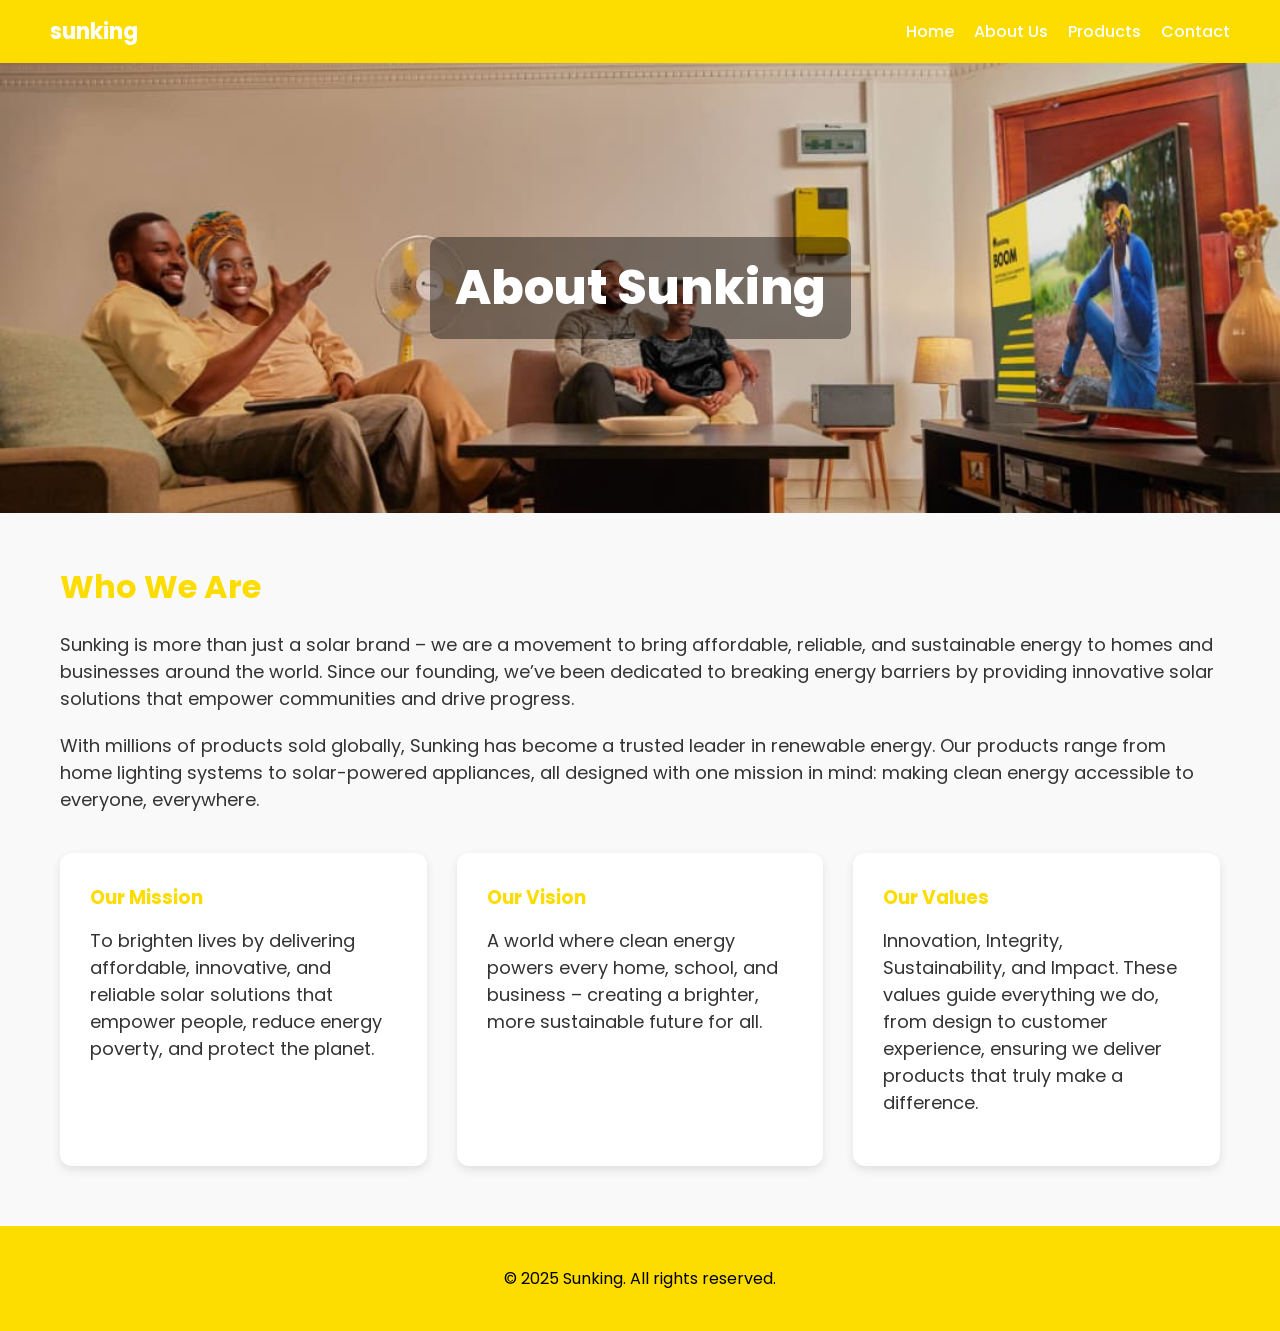
==== about us sunking.html @ c6b0d965 "Add files via upload" ====
<!DOCTYPE html>
<html lang="en">
<head>
  <meta charset="UTF-8">
  <meta name="viewport" content="width=device-width, initial-scale=1.0">
  <title>About Us | Sunking</title>
  <link href="https://fonts.googleapis.com/css2?family=Poppins:wght@400;600;800&display=swap" rel="stylesheet">
  <style>
    
    * {
      margin: 0;
      padding: 0;
      box-sizing: border-box;
    }
    
    body {
      font-family: 'Poppins', sans-serif;
      
      background-color: #f9f9f9;
      color: #333;
    }

    /* Navbar */
    .navbar {
      background:  #fddc00;
      display: flex;
      justify-content: space-between;
      align-items: center;
      padding: 15px 50px;
      top: 0;
      z-index: 1000;
    }

    .logo-text {
      font-size: 22px;
      font-weight: 700;
      color: white;
    }
    .navbar ul {
      list-style: none;
      display: flex;
    }
    .navbar ul li {
      margin-left: 20px;
    }
    .navbar ul li a {
      text-decoration: none;
      font-weight: 500;
      color: white;
      transition: color 0.3s;
    }
    .navbar ul li a:hover {
      color: #333;
    }

    /* Hero */
    .about-hero {
      height: 50vh;
      background: url('images/header\ img.jpeg') center/cover no-repeat;
      display: flex;
      align-items: center;
      justify-content: center;
      text-align: center;
      color: white;
      padding: 20px;
    }
    .about-hero h1 {
      font-size: 48px;
      font-weight: 800;
      background: rgba(0,0,0,0.4);
      padding: 15px 25px;
      border-radius: 10px;
    }

    /* About Content */
    .about-section {
      max-width: 1200px;
      margin: 50px auto;
      padding: 0 20px;
    }
    .about-section h2 {
      font-size: 32px;
      font-weight: 700;
      margin-bottom: 20px;
      color:  #fddc00;
    }
    .about-section p {
      margin-bottom: 20px;
      font-size: 18px;
    }

    /* Mission & Vision */
    .mission-vision {
      display: grid;
      grid-template-columns: repeat(auto-fit, minmax(280px, 1fr));
      gap: 30px;
      margin-top: 40px;
    }
    .mv-box {
      background: white;
      padding: 30px;
      border-radius: 12px;
      box-shadow: 0 4px 10px rgba(0,0,0,0.1);
      transition: transform 0.3s;
    }
    .mv-box:hover {
      transform: translateY(-5px);
    }
    .mv-box h3 {
      margin-bottom: 15px;
      color:  #fddc00;
    }

    /* Footer */
    footer {
      background: #fddc00;
      color: black;
      padding: 40px 20px;
      text-align: center;
      margin-top: 60px;
    }

    /* Responsive */
    @media (max-width: 768px) {
      .about-hero h1 {
        font-size: 32px;
      }
      .about-section h2 {
        font-size: 26px;
      }
      .about-section p {
        font-size: 16px;
      }
    }
  </style>
</head>
<body>

  <!-- Navbar -->
  <nav class="navbar">
      <div class="logo-text">sunking</div>
    <ul>
      <li><a href="sunking.html" target="_blank">Home</a></li>
      <li><a href="about us sunking.html" class="active">About Us</a></li>
      <li><a href="index.html#products">Products</a></li>
      <li><a href="index.html#contact">Contact</a></li>
    </ul>
  </nav>

  <!-- Hero Section -->
  <section class="about-hero">
    <h1>About Sunking</h1>
  </section>

  <!-- About Section -->
  <section class="about-section">
    <h2>Who We Are</h2>
    <p>
      Sunking is more than just a solar brand – we are a movement to bring affordable, reliable, and sustainable energy to homes and businesses around the world. Since our founding, we’ve been 
      dedicated to breaking energy barriers by providing innovative solar solutions that empower communities and drive progress.
    </p>
    <p>
      With millions of products sold globally, Sunking has become a trusted leader in renewable energy. Our products range from home lighting systems to solar-powered appliances, all designed 
      with one mission in mind: making clean energy accessible to everyone, everywhere.
    </p>

    <div class="mission-vision">
      <div class="mv-box">
        <h3>Our Mission</h3>
        <p>
          To brighten lives by delivering affordable, innovative, and reliable solar solutions that empower people, reduce energy poverty, and protect the planet.
        </p>
      </div>
      <div class="mv-box">
        <h3>Our Vision</h3>
        <p>
          A world where clean energy powers every home, school, and business – creating a brighter, more sustainable future for all.
        </p>
      </div>
      <div class="mv-box">
        <h3>Our Values</h3>
        <p>
          Innovation, Integrity, Sustainability, and Impact. These values guide everything we do, from design to customer experience, ensuring we deliver products that truly make a difference.
        </p>
      </div>
    </div>
  </section>

  <!-- Footer -->
  <footer>
    <p>&copy; 2025 Sunking. All rights reserved.</p>
  </footer>

</body>
</html>
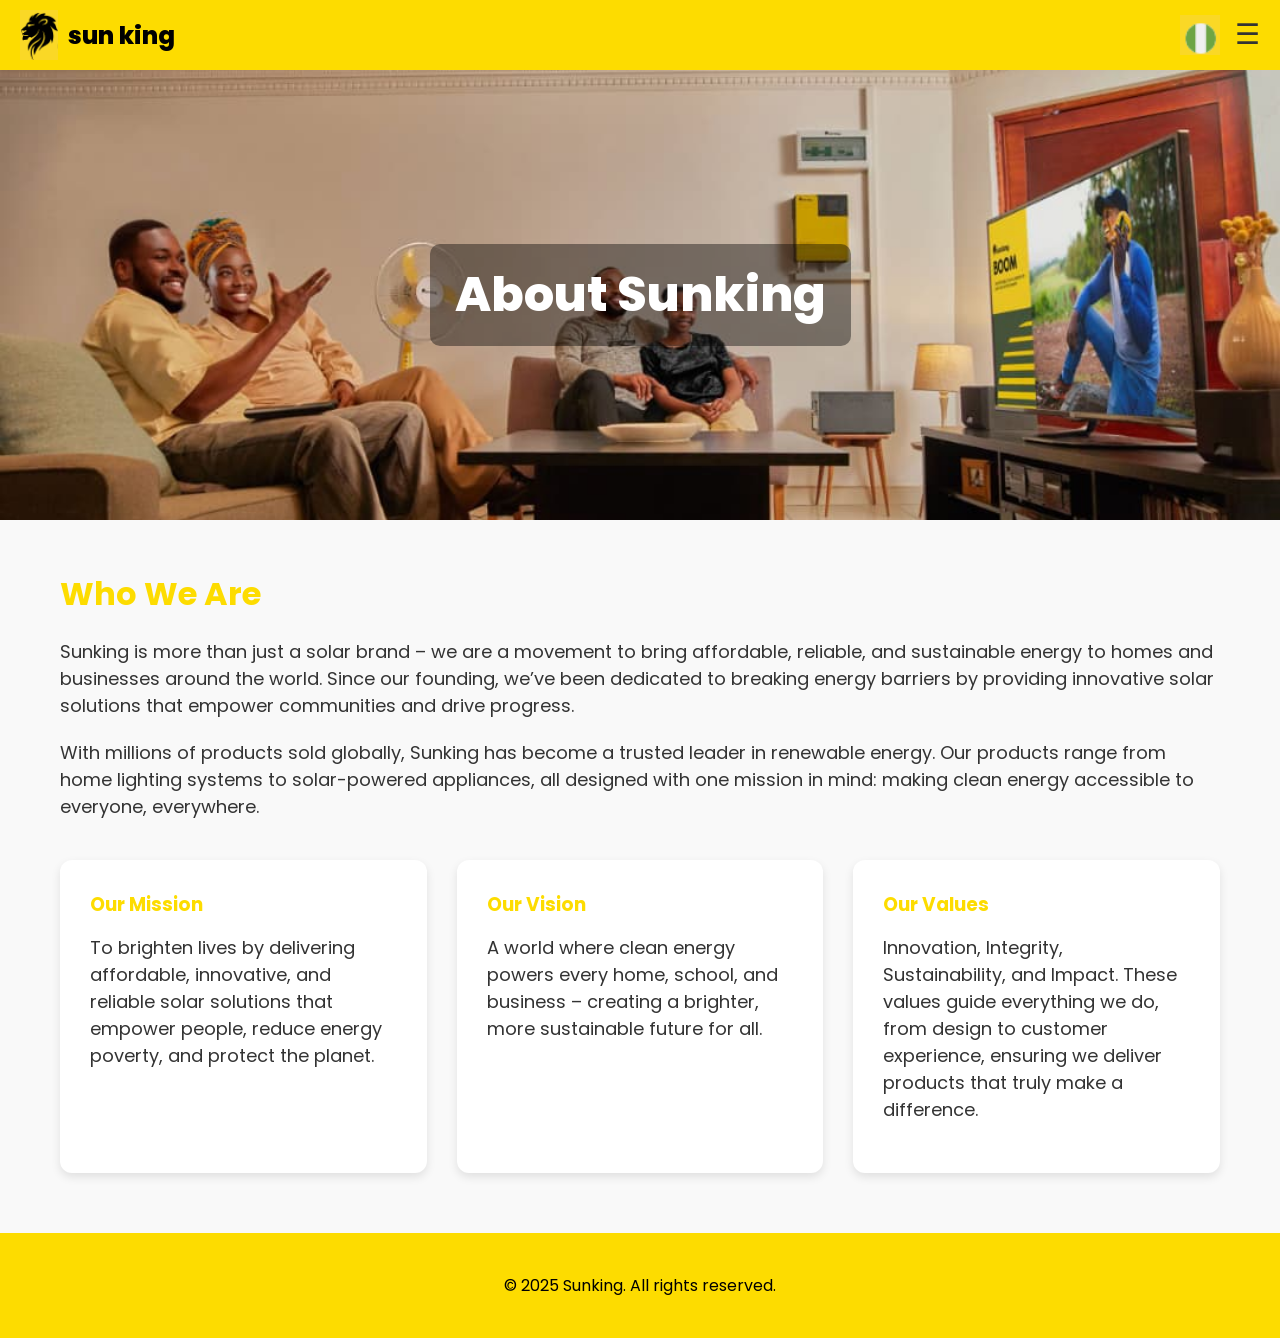
==== commit 95fc3b8c: "Update about us sunking.html" ====
--- a/about us sunking.html
+++ b/about us sunking.html
@@ -20,38 +20,84 @@
       color: #333;
     }
 
-    /* Navbar */
+    /* NAVBAR */
     .navbar {
-      background:  #fddc00;
+      background-color: #fddc00;
+      height: 70px;
+      width: 100%;
       display: flex;
       justify-content: space-between;
       align-items: center;
-      padding: 15px 50px;
+      padding: 0 20px;
+      position: sticky;
       top: 0;
       z-index: 1000;
     }
 
+    .logo-container {
+      display: flex;
+      align-items: center;
+    }
+
+    .logo-icon {
+      height: 50px;
+      width: auto;
+      margin-right: 10px;
+    }
+
     .logo-text {
-      font-size: 22px;
-      font-weight: 700;
-      color: white;
-    }
-    .navbar ul {
-      list-style: none;
-      display: flex;
-    }
-    .navbar ul li {
-      margin-left: 20px;
-    }
-    .navbar ul li a {
+      font-weight: 800;
+      font-size: 24px;
+      color: black;
+      text-transform: lowercase;
+    }
+
+    .nav-right {
+      display: flex;
+      align-items: center;
+    }
+
+    .flag-icon {
+      width: 40px;
+      height: 40px;
+      margin-right: 15px;
+    }
+
+    .hamburger {
+      font-size: 28px;
+      cursor: pointer;
+      user-select: none;
+    }
+
+    /* DROPDOWN MENU */
+    .dropdown-menu {
+      display: none;
+      flex-direction: column;
+      background-color: #fddc00;
+      position: absolute;
+      left: 0;
+      width: 100%;
+      padding: 20px;
+      z-index: 1000;
+    }
+
+    .dropdown-menu a,
+    .about-dropdown {
+      margin: 10px 0;
+      font-size: 16px;
+      color: black;
       text-decoration: none;
-      font-weight: 500;
-      color: white;
-      transition: color 0.3s;
-    }
-    .navbar ul li a:hover {
-      color: #333;
-    }
+      font-weight: 600;
+    }
+
+    .close-menu {
+      position: absolute;
+      top: 10px;
+      right: 20px;
+      font-size: 28px;
+      cursor: pointer;
+    }
+
 
     /* Hero */
     .about-hero {
@@ -136,16 +182,30 @@
 </head>
 <body>
 
-  <!-- Navbar -->
+  <!-- NAVBAR -->
   <nav class="navbar">
-      <div class="logo-text">sunking</div>
+    <div class="logo-container">
+      <img src="images/lion-icon.png.png" alt="Sun King Logo" class="logo-icon">
+      <span class="logo-text">sun king</span>
+    </div>
+    <div class="nav-right">
+      <img src="images/nigeria-flag.png" alt="Nigeria Flag" class="flag-icon">
+      <div class="hamburger" onclick="toggleMenu()">☰</div>
+    </div>
+  </nav>
+
+  <!-- DROPDOWN MENU -->
+  <div class="dropdown-menu" id="dropdownMenu">
     <ul>
-      <li><a href="sunking.html" target="_blank">Home</a></li>
-      <li><a href="about us sunking.html" class="active">About Us</a></li>
-      <li><a href="index.html#products">Products</a></li>
-      <li><a href="index.html#contact">Contact</a></li>
+  <li><a href="sunking.html">Home</a></li>
+  <li><a href="about us sunking.html">About Us</a></li> 
+  <li><a href="#products">Products</a></li>
+  <li><a href="#contact">Contact</a></li>
     </ul>
-  </nav>
+
+    <div class="close-menu" onclick="toggleMenu()">✕</div>
+  </div>
+
 
   <!-- Hero Section -->
   <section class="about-hero">
@@ -191,5 +251,13 @@
     <p>&copy; 2025 Sunking. All rights reserved.</p>
   </footer>
 
+  <script>
+    function toggleMenu() {
+      const menu = document.getElementById('dropdownMenu');
+      menu.style.display = (menu.style.display === 'flex') ? 'none' : 'flex';
+    }
+  </script>
+  
 </body>
 </html>
+
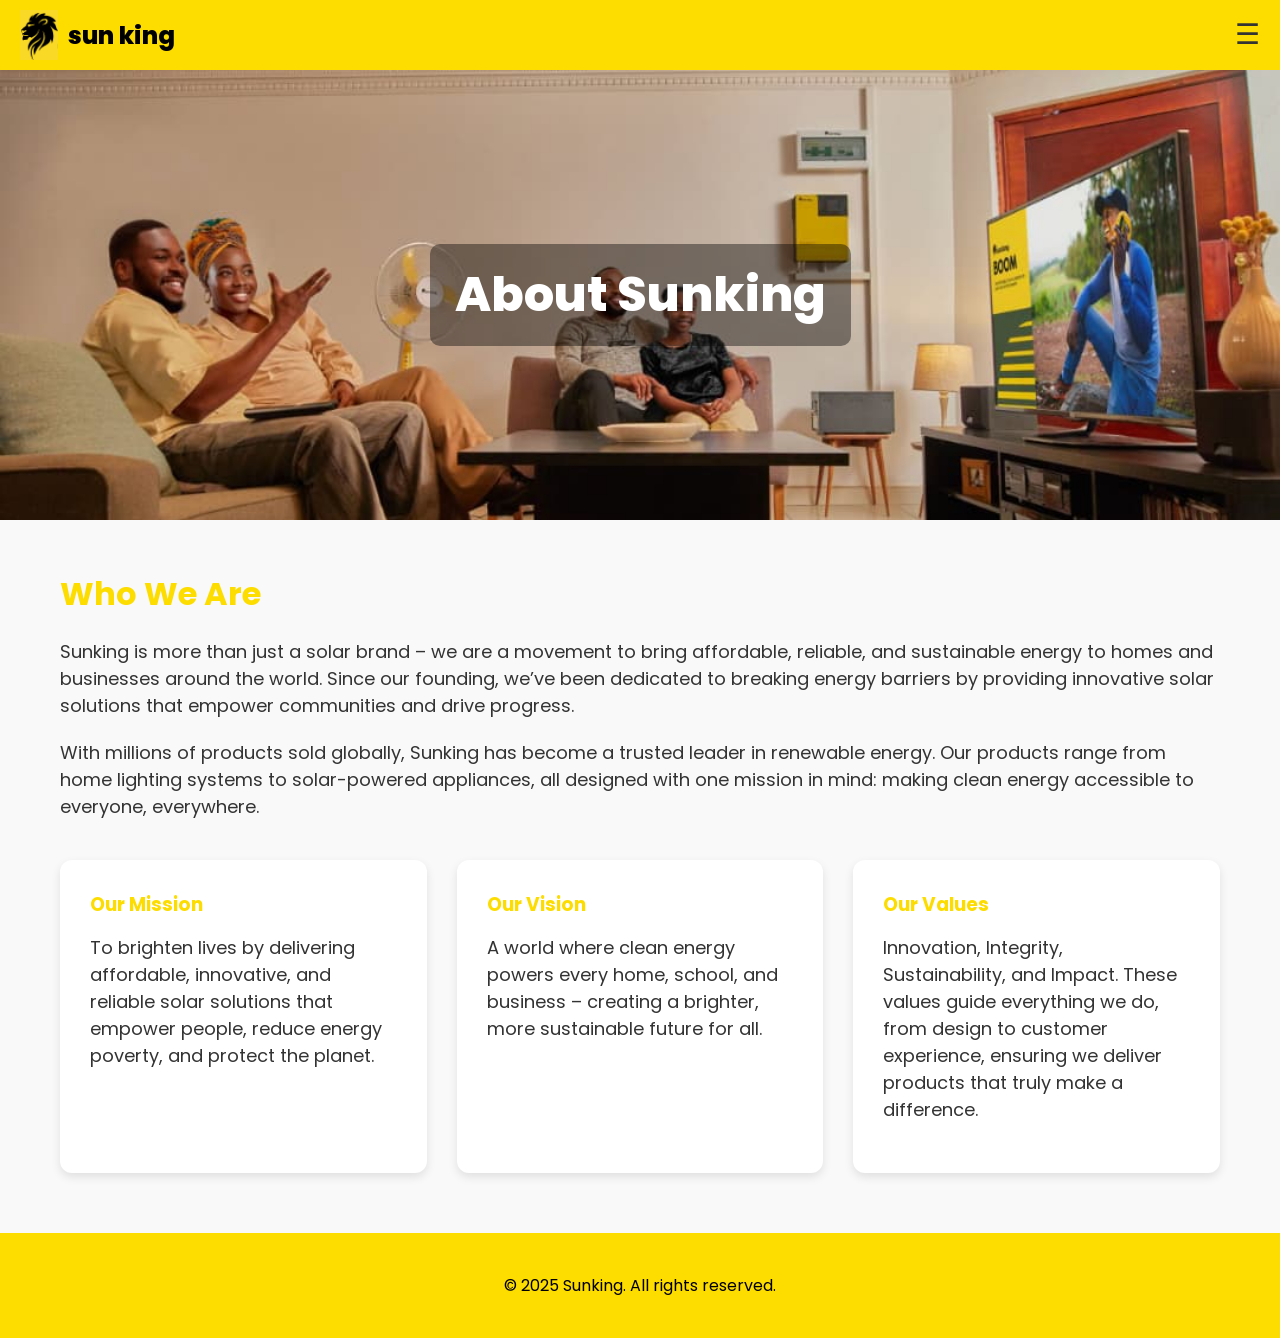
==== commit 4f1f9fc3: "Update about us sunking.html" ====
--- a/about us sunking.html
+++ b/about us sunking.html
@@ -188,8 +188,7 @@
       <img src="images/lion-icon.png.png" alt="Sun King Logo" class="logo-icon">
       <span class="logo-text">sun king</span>
     </div>
-    <div class="nav-right">
-      <img src="images/nigeria-flag.png" alt="Nigeria Flag" class="flag-icon">
+    
       <div class="hamburger" onclick="toggleMenu()">☰</div>
     </div>
   </nav>
@@ -261,3 +260,4 @@
 </body>
 </html>
 
+
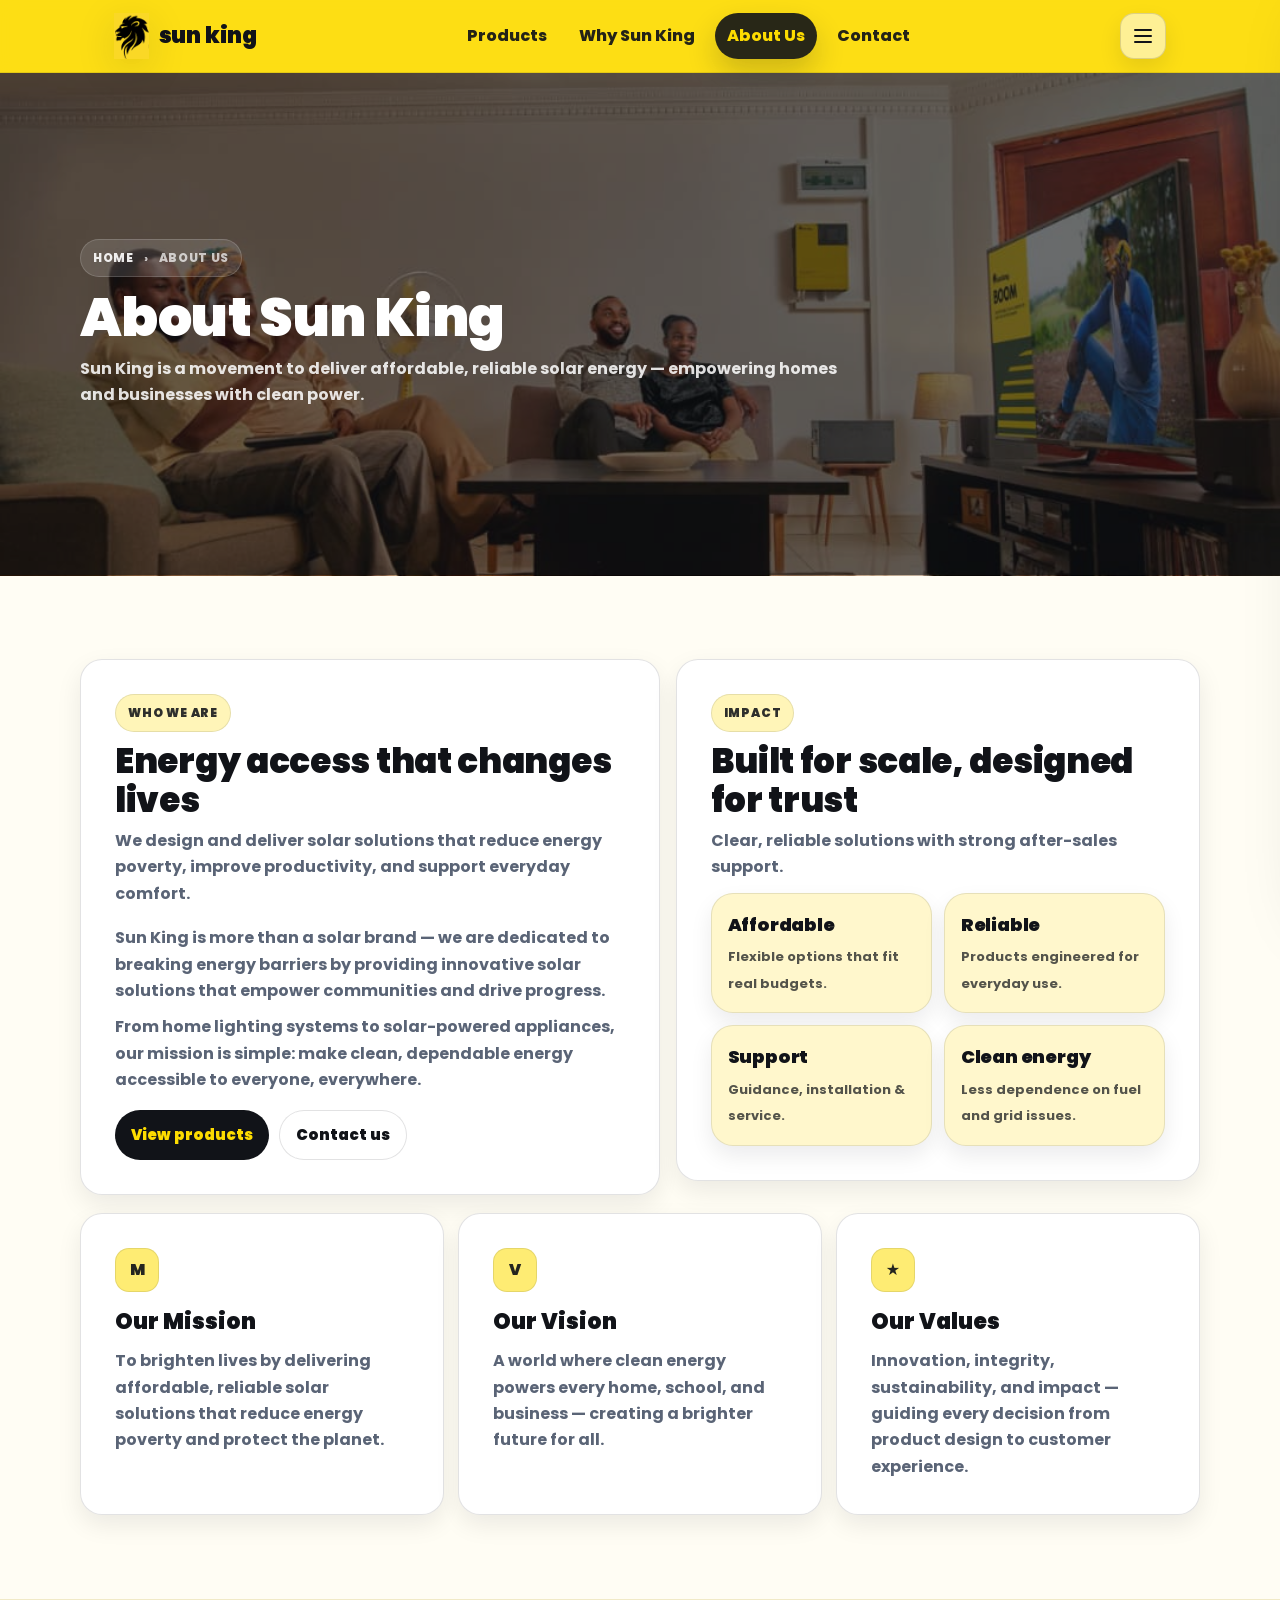
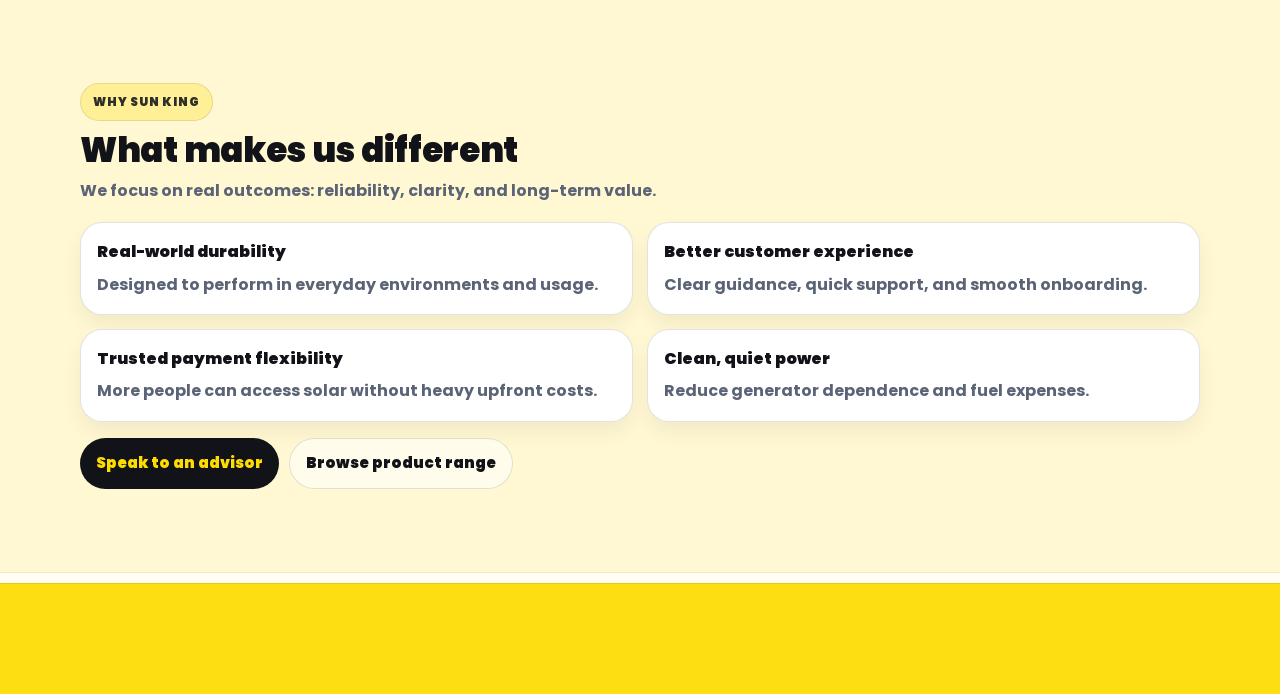
==== commit ad343ceb: "Update about us sunking.html" ====
--- a/about us sunking.html
+++ b/about us sunking.html
@@ -1,263 +1,793 @@
 <!DOCTYPE html>
 <html lang="en">
 <head>
-  <meta charset="UTF-8">
-  <meta name="viewport" content="width=device-width, initial-scale=1.0">
-  <title>About Us | Sunking</title>
-  <link href="https://fonts.googleapis.com/css2?family=Poppins:wght@400;600;800&display=swap" rel="stylesheet">
+  <meta charset="UTF-8" />
+  <meta name="viewport" content="width=device-width, initial-scale=1.0" />
+  <title>About Us | Sun King</title>
+
+  <link rel="preconnect" href="https://fonts.googleapis.com" />
+  <link rel="preconnect" href="https://fonts.gstatic.com" crossorigin />
+  <link href="https://fonts.googleapis.com/css2?family=Poppins:wght@400;600;800&display=swap" rel="stylesheet" />
+
   <style>
-    
-    * {
-      margin: 0;
-      padding: 0;
-      box-sizing: border-box;
-    }
-    
-    body {
-      font-family: 'Poppins', sans-serif;
-      
-      background-color: #f9f9f9;
-      color: #333;
-    }
-
-    /* NAVBAR */
-    .navbar {
-      background-color: #fddc00;
-      height: 70px;
-      width: 100%;
-      display: flex;
-      justify-content: space-between;
-      align-items: center;
-      padding: 0 20px;
+    :root{
+      --brand: #fddc00;          /* Yellow (primary brand) */
+      --ink: #111318;            /* Charcoal */
+      --muted: #5a6476;          /* Slate */
+      --bg: #fffdf4;             /* Warm off-white */
+      --panel: #ffffff;
+      --panel-tint: #fff7cc;     /* Light yellow tint */
+
+      --border: rgba(17, 19, 24, 0.12);
+      --shadow: 0 14px 46px rgba(17, 19, 24, 0.12);
+      --shadow2: 0 18px 70px rgba(17, 19, 24, 0.18);
+
+      --radius: 18px;
+      --radius2: 22px;
+
+      --maxw: 1120px;
+      --pad: clamp(14px, 2.4vw, 22px);
+      --pad2: clamp(18px, 3.2vw, 34px);
+      --sec: clamp(42px, 6.5vw, 88px);
+
+      --fs-h1: clamp(28px, 4.6vw, 54px);
+      --fs-h2: clamp(22px, 3.0vw, 34px);
+      --fs-h3: clamp(18px, 2.0vw, 22px);
+      --fs-p: clamp(14px, 1.5vw, 16px);
+
+      --ease: cubic-bezier(.22,1,.36,1);
+      --dur: 320ms;
+      --dur2: 760ms;
+    }
+
+    *{ margin:0; padding:0; box-sizing:border-box; }
+    html{ scroll-behavior:smooth; }
+    body{
+      font-family: 'Poppins', system-ui, -apple-system, Segoe UI, Roboto, Arial, sans-serif;
+      background: var(--bg);
+      color: var(--ink);
+      line-height: 1.65;
+      font-size: var(--fs-p);
+      overflow-x:hidden;
+    }
+
+    @media (prefers-reduced-motion: reduce){
+      html{ scroll-behavior:auto; }
+      *,*::before,*::after{
+        animation-duration: 0.001ms !important;
+        animation-iteration-count: 1 !important;
+        transition-duration: 0.001ms !important;
+      }
+    }
+
+    a{ color: inherit; text-decoration:none; }
+    img{ max-width:100%; display:block; }
+    ul{ list-style: none; }
+
+    :focus-visible{
+      outline: 3px solid rgba(17, 19, 24, 0.95);
+      outline-offset: 3px;
+      border-radius: 12px;
+    }
+
+    .container{
+      width: min(var(--maxw), calc(100% - (var(--pad2) * 2)));
+      margin: 0 auto;
+    }
+
+    .skip-link{
+      position:absolute;
+      left:-999px;
+      top: 10px;
+      background: #fff;
+      color: #000;
+      padding: 10px 12px;
+      border-radius: 12px;
+      border: 1px solid var(--border);
+      z-index: 3000;
+    }
+    .skip-link:focus{ left: 12px; }
+
+    /* Header (matches the upgraded homepage vibe) */
+    header{
       position: sticky;
       top: 0;
-      z-index: 1000;
-    }
-
-    .logo-container {
-      display: flex;
-      align-items: center;
-    }
-
-    .logo-icon {
-      height: 50px;
-      width: auto;
-      margin-right: 10px;
-    }
-
-    .logo-text {
+      z-index: 1200;
+      background: rgba(253, 220, 0, 0.92);
+      backdrop-filter: blur(10px);
+      border-bottom: 1px solid rgba(17, 19, 24, 0.10);
+    }
+
+    .navbar{
+      height: 72px;
+      display:flex;
+      align-items:center;
+      justify-content:space-between;
+      gap: 12px;
+      padding: 0 var(--pad2);
+      max-width: var(--maxw);
+      margin: 0 auto;
+    }
+
+    .logo-container{
+      display:flex;
+      align-items:center;
+      gap: 10px;
+      min-width: 0;
+    }
+    .logo-icon{
+      height: 46px;
+      width:auto;
+      filter: drop-shadow(0 10px 18px rgba(17,19,24,0.12));
+    }
+    .logo-text{
+      font-weight: 900;
+      font-size: 22px;
+      text-transform: lowercase;
+      white-space:nowrap;
+      overflow:hidden;
+      text-overflow:ellipsis;
+      max-width: 18ch;
+      letter-spacing: -0.2px;
+    }
+
+    .nav-links{
+      display:flex;
+      align-items:center;
+      gap: 8px;
+    }
+    .nav-links a{
+      padding: 10px 12px;
+      border-radius: 999px;
       font-weight: 800;
-      font-size: 24px;
-      color: black;
-      text-transform: lowercase;
-    }
-
-    .nav-right {
-      display: flex;
-      align-items: center;
-    }
-
-    .flag-icon {
-      width: 40px;
-      height: 40px;
-      margin-right: 15px;
-    }
-
-    .hamburger {
-      font-size: 28px;
-      cursor: pointer;
-      user-select: none;
-    }
-
-    /* DROPDOWN MENU */
-    .dropdown-menu {
-      display: none;
-      flex-direction: column;
-      background-color: #fddc00;
-      position: absolute;
-      left: 0;
-      width: 100%;
-      padding: 20px;
-      z-index: 1000;
-    }
-
-    .dropdown-menu a,
-    .about-dropdown {
-      margin: 10px 0;
-      font-size: 16px;
-      color: black;
-      text-decoration: none;
-      font-weight: 600;
-    }
-
-    .close-menu {
-      position: absolute;
-      top: 10px;
-      right: 20px;
-      font-size: 28px;
-      cursor: pointer;
-    }
-
-
-    /* Hero */
-    .about-hero {
-      height: 50vh;
-      background: url('images/header\ img.jpeg') center/cover no-repeat;
-      display: flex;
-      align-items: center;
-      justify-content: center;
-      text-align: center;
-      color: white;
-      padding: 20px;
-    }
-    .about-hero h1 {
-      font-size: 48px;
+      transition: background var(--dur) var(--ease), transform var(--dur) var(--ease);
+      color: rgba(17,19,24,0.92);
+    }
+    .nav-links a:hover{
+      background: rgba(255,255,255,0.48);
+      transform: translateY(-1px);
+    }
+    .nav-links a.active{
+      background: rgba(17,19,24,0.90);
+      color: var(--brand);
+      box-shadow: 0 14px 30px rgba(17,19,24,0.20);
+    }
+
+    .nav-right{
+      display:flex;
+      align-items:center;
+      gap: 10px;
+    }
+
+    .icon-btn{
+      width: 46px;
+      height: 46px;
+      border-radius: 14px;
+      border: 1px solid rgba(17,19,24,0.14);
+      background: rgba(255,255,255,0.55);
+      display:inline-flex;
+      align-items:center;
+      justify-content:center;
+      box-shadow: 0 10px 22px rgba(17,19,24,0.10);
+      transition: transform var(--dur) var(--ease), box-shadow var(--dur) var(--ease), background var(--dur) var(--ease);
+      -webkit-tap-highlight-color: transparent;
+    }
+    .icon-btn:hover{
+      transform: translateY(-2px);
+      box-shadow: var(--shadow);
+      background: rgba(255,255,255,0.62);
+    }
+
+    .hamburger{
+      width: 18px; height: 14px;
+      position: relative;
+    }
+    .hamburger span{
+      position:absolute; left:0; right:0;
+      height:2px;
+      border-radius: 999px;
+      background: var(--ink);
+      transition: transform var(--dur) var(--ease), top var(--dur) var(--ease), opacity var(--dur) var(--ease);
+    }
+    .hamburger span:nth-child(1){ top:0; }
+    .hamburger span:nth-child(2){ top:6px; }
+    .hamburger span:nth-child(3){ top:12px; }
+
+    body.menu-open #menuBtn .hamburger span:nth-child(1){ top:6px; transform: rotate(45deg); }
+    body.menu-open #menuBtn .hamburger span:nth-child(2){ opacity:0; }
+    body.menu-open #menuBtn .hamburger span:nth-child(3){ top:6px; transform: rotate(-45deg); }
+
+    /* Drawer */
+    .backdrop{
+      position: fixed;
+      inset: 0;
+      background: rgba(17,19,24,0.52);
+      backdrop-filter: blur(6px);
+      opacity: 0;
+      pointer-events:none;
+      transition: opacity var(--dur) var(--ease);
+      z-index: 1500;
+    }
+    .drawer{
+      position: fixed;
+      top: 0; right: 0;
+      height: 100%;
+      width: min(90vw, 380px);
+      background: rgba(253,220,0,0.98);
+      border-left: 1px solid rgba(17,19,24,0.12);
+      box-shadow: var(--shadow2);
+      transform: translateX(110%);
+      transition: transform var(--dur) var(--ease);
+      z-index: 1600;
+      padding: 16px;
+      display:flex;
+      flex-direction:column;
+      gap: 12px;
+    }
+    body.menu-open .backdrop{ opacity:1; pointer-events:auto; }
+    body.menu-open .drawer{ transform: translateX(0); }
+    body.menu-open{ overflow:hidden; touch-action:none; }
+
+    .drawer-head{
+      display:flex;
+      align-items:center;
+      justify-content:space-between;
+      gap: 10px;
+      padding-bottom: 12px;
+      border-bottom: 1px solid rgba(17,19,24,0.16);
+    }
+    .drawer-nav{
+      display:flex;
+      flex-direction:column;
+      gap: 10px;
+      padding-top: 10px;
+    }
+    .drawer-nav a{
+      padding: 12px 12px;
+      border-radius: 16px;
+      font-weight: 900;
+      background: rgba(255,255,255,0.42);
+      border: 1px solid rgba(17,19,24,0.12);
+      transition: transform var(--dur) var(--ease), background var(--dur) var(--ease);
+    }
+    .drawer-nav a:hover{
+      transform: translateX(2px);
+      background: rgba(255,255,255,0.56);
+    }
+
+    .btn{
+      border:none;
+      border-radius: 999px;
+      padding: 12px 16px;
+      font-weight: 900;
+      font-size: 15px;
+      transition: transform var(--dur) var(--ease), box-shadow var(--dur) var(--ease), background var(--dur) var(--ease);
+      -webkit-tap-highlight-color: transparent;
+      display:inline-flex;
+      align-items:center;
+      justify-content:center;
+      gap: 10px;
+      white-space: nowrap;
+    }
+    .btn:hover{ transform: translateY(-2px); box-shadow: 0 18px 48px rgba(0,0,0,0.18); }
+    .btn.primary{ background: var(--ink); color: var(--brand); }
+    .btn.ghost{ background: rgba(255,255,255,0.55); border: 1px solid rgba(17,19,24,0.12); color: var(--ink); }
+
+    .drawer-cta{
+      margin-top:auto;
+      padding-top: 14px;
+      border-top: 1px solid rgba(17,19,24,0.16);
+      display:flex;
+      gap: 10px;
+      flex-wrap:wrap;
+    }
+
+    /* Page hero */
+    .page-hero{
+      position: relative;
+      min-height: clamp(320px, 45vh, 460px);
+      display:flex;
+      align-items:center;
+      overflow:hidden;
+      border-bottom: 1px solid rgba(17,19,24,0.06);
+      background: url("images/header img.jpeg") center/cover no-repeat;
+    }
+    .page-hero::before{
+      content:"";
+      position:absolute;
+      inset:0;
+      background: rgba(17,19,24,0.58); /* solid overlay (no gradients) */
+    }
+    .page-hero .inner{
+      position: relative;
+      z-index: 2;
+      padding: var(--sec) 0;
+      color: #fff;
+    }
+
+    .breadcrumb{
+      display:inline-flex;
+      align-items:center;
+      gap: 10px;
       font-weight: 800;
-      background: rgba(0,0,0,0.4);
-      padding: 15px 25px;
-      border-radius: 10px;
-    }
-
-    /* About Content */
-    .about-section {
-      max-width: 1200px;
-      margin: 50px auto;
-      padding: 0 20px;
-    }
-    .about-section h2 {
-      font-size: 32px;
+      font-size: 12px;
+      letter-spacing: .7px;
+      text-transform: uppercase;
+      padding: 8px 12px;
+      border-radius: 999px;
+      background: rgba(255,255,255,0.12);
+      border: 1px solid rgba(255,255,255,0.16);
+      margin-bottom: 12px;
+    }
+    .breadcrumb a{ color: rgba(255,255,255,0.90); }
+    .breadcrumb span{ color: rgba(255,255,255,0.70); }
+
+    .page-hero h1{
+      font-size: var(--fs-h1);
+      line-height: 1.05;
+      letter-spacing: -0.6px;
+      font-weight: 900;
+      margin-bottom: 10px;
+    }
+    .page-hero p{
+      max-width: 70ch;
+      color: rgba(255,255,255,0.86);
       font-weight: 700;
-      margin-bottom: 20px;
-      color:  #fddc00;
-    }
-    .about-section p {
-      margin-bottom: 20px;
+    }
+
+    /* Sections */
+    section{ padding: var(--sec) 0; }
+
+    .section-head{
+      margin-bottom: 18px;
+    }
+    .kicker{
+      display:inline-block;
+      font-weight: 900;
+      font-size: 12px;
+      letter-spacing: .8px;
+      text-transform: uppercase;
+      padding: 8px 12px;
+      border-radius: 999px;
+      background: rgba(253,220,0,0.28);
+      border: 1px solid rgba(17,19,24,0.10);
+      color: rgba(17,19,24,0.88);
+      margin-bottom: 10px;
+    }
+    .section-head h2{
+      font-size: var(--fs-h2);
+      font-weight: 900;
+      letter-spacing: -0.3px;
+      line-height: 1.15;
+      margin-bottom: 8px;
+    }
+    .section-head p{
+      color: var(--muted);
+      font-weight: 700;
+      max-width: 72ch;
+    }
+
+    .grid-2{
+      display:grid;
+      grid-template-columns: 1.05fr 0.95fr;
+      gap: 16px;
+      align-items:start;
+    }
+
+    .panel{
+      background: var(--panel);
+      border: 1px solid var(--border);
+      border-radius: var(--radius2);
+      box-shadow: 0 10px 26px rgba(17,19,24,0.08);
+      padding: var(--pad2);
+    }
+
+    .stats{
+      display:grid;
+      grid-template-columns: repeat(2, minmax(0, 1fr));
+      gap: 12px;
+    }
+    .stat{
+      background: var(--panel-tint);
+      border: 1px solid rgba(17,19,24,0.10);
+      border-radius: var(--radius2);
+      padding: 16px;
+      box-shadow: 0 10px 22px rgba(17,19,24,0.08);
+    }
+    .stat strong{
+      display:block;
       font-size: 18px;
-    }
-
-    /* Mission & Vision */
-    .mission-vision {
-      display: grid;
-      grid-template-columns: repeat(auto-fit, minmax(280px, 1fr));
-      gap: 30px;
-      margin-top: 40px;
-    }
-    .mv-box {
-      background: white;
-      padding: 30px;
-      border-radius: 12px;
-      box-shadow: 0 4px 10px rgba(0,0,0,0.1);
-      transition: transform 0.3s;
-    }
-    .mv-box:hover {
-      transform: translateY(-5px);
-    }
-    .mv-box h3 {
-      margin-bottom: 15px;
-      color:  #fddc00;
+      font-weight: 900;
+      letter-spacing: -0.2px;
+      margin-bottom: 4px;
+    }
+    .stat span{
+      color: rgba(17,19,24,0.72);
+      font-weight: 700;
+      font-size: 13px;
+    }
+
+    .mv-grid{
+      display:grid;
+      grid-template-columns: repeat(3, minmax(0, 1fr));
+      gap: 14px;
+      margin-top: 16px;
+    }
+    .mv-card{
+      background: var(--panel);
+      border: 1px solid var(--border);
+      border-radius: var(--radius2);
+      padding: var(--pad2);
+      box-shadow: 0 10px 24px rgba(17,19,24,0.08);
+      transition: transform var(--dur) var(--ease), box-shadow var(--dur) var(--ease);
+      position: relative;
+      overflow:hidden;
+    }
+    .mv-card:hover{
+      transform: translateY(-6px);
+      box-shadow: var(--shadow);
+    }
+    .mv-icon{
+      width: 44px;
+      height: 44px;
+      border-radius: 14px;
+      background: rgba(253,220,0,0.55);
+      border: 1px solid rgba(17,19,24,0.10);
+      display:flex;
+      align-items:center;
+      justify-content:center;
+      font-weight: 900;
+      margin-bottom: 12px;
+      color: rgba(17,19,24,0.92);
+    }
+    .mv-card h3{
+      font-size: var(--fs-h3);
+      font-weight: 900;
+      margin-bottom: 8px;
+    }
+    .mv-card p{
+      color: var(--muted);
+      font-weight: 700;
+    }
+
+    .reasons{
+      display:grid;
+      grid-template-columns: repeat(2, minmax(0, 1fr));
+      gap: 14px;
+      margin-top: 16px;
+    }
+    .reason{
+      background: var(--panel);
+      border: 1px solid var(--border);
+      border-radius: var(--radius2);
+      padding: 16px;
+      box-shadow: 0 10px 22px rgba(17,19,24,0.06);
+    }
+    .reason strong{
+      display:block;
+      font-weight: 900;
+      margin-bottom: 6px;
+    }
+    .reason span{
+      color: var(--muted);
+      font-weight: 700;
     }
 
     /* Footer */
-    footer {
-      background: #fddc00;
-      color: black;
-      padding: 40px 20px;
-      text-align: center;
-      margin-top: 60px;
-    }
+    footer{
+      background: rgba(253,220,0,0.92);
+      padding: 42px 0;
+      border-top: 1px solid rgba(17,19,24,0.10);
+      margin-top: 10px;
+    }
+    .footer-inner{
+      display:flex;
+      align-items:center;
+      justify-content:space-between;
+      gap: 12px;
+      flex-wrap:wrap;
+      color: rgba(17,19,24,0.84);
+      font-weight: 800;
+    }
+
+    /* Reveal animations */
+    [data-animate]{
+      opacity:0;
+      transform: translateY(14px);
+      transition: opacity var(--dur2) var(--ease), transform var(--dur2) var(--ease);
+      will-change: opacity, transform;
+    }
+    .in{ opacity:1; transform: translateY(0); }
 
     /* Responsive */
-    @media (max-width: 768px) {
-      .about-hero h1 {
-        font-size: 32px;
-      }
-      .about-section h2 {
-        font-size: 26px;
-      }
-      .about-section p {
-        font-size: 16px;
-      }
+    @media (max-width: 1000px){
+      .nav-links{ display:none; }
+      .grid-2{ grid-template-columns: 1fr; }
+      .mv-grid{ grid-template-columns: 1fr; }
+      .reasons{ grid-template-columns: 1fr; }
+      .drawer-cta .btn{ flex: 1; }
+    }
+    @media (max-width: 560px){
+      .logo-text{ max-width: 12ch; }
+      .stats{ grid-template-columns: 1fr; }
     }
   </style>
 </head>
+
 <body>
-
-  <!-- NAVBAR -->
-  <nav class="navbar">
-    <div class="logo-container">
-      <img src="images/lion-icon.png.png" alt="Sun King Logo" class="logo-icon">
-      <span class="logo-text">sun king</span>
+  <a class="skip-link" href="#main">Skip to content</a>
+
+  <header>
+    <div class="navbar">
+      <a class="logo-container" href="index.html" aria-label="Sun King Home">
+        <img src="images/lion-icon.png.png" alt="Sun King Logo" class="logo-icon" />
+        <span class="logo-text">sun king</span>
+      </a>
+
+      <!-- Desktop nav (About Us stays as a real page link) -->
+      <nav class="nav-links" aria-label="Primary">
+        <a href="index.html#products">Products</a>
+        <a href="index.html#why">Why Sun King</a>
+        <a class="active" href="about us sunking.html">About Us</a>
+        <a href="index.html#contact">Contact</a>
+      </nav>
+
+      <div class="nav-right">
+        <button class="icon-btn" id="menuBtn" type="button" aria-label="Open menu" aria-expanded="false" aria-controls="drawer">
+          <span class="hamburger" aria-hidden="true"><span></span><span></span><span></span></span>
+        </button>
+      </div>
     </div>
-    
-      <div class="hamburger" onclick="toggleMenu()">☰</div>
+  </header>
+
+  <div class="backdrop" id="backdrop" hidden></div>
+
+  <aside class="drawer" id="drawer" hidden role="dialog" aria-modal="true" aria-label="Mobile menu">
+    <div class="drawer-head">
+      <div class="logo-container" style="gap:10px;">
+        <img src="images/lion-icon.png.png" alt="" class="logo-icon" />
+        <span class="logo-text">sun king</span>
+      </div>
+      <button class="icon-btn" id="closeBtn" type="button" aria-label="Close menu">✕</button>
     </div>
-  </nav>
-
-  <!-- DROPDOWN MENU -->
-  <div class="dropdown-menu" id="dropdownMenu">
-    <ul>
-  <li><a href="sunking.html">Home</a></li>
-  <li><a href="about us sunking.html">About Us</a></li> 
-  <li><a href="#products">Products</a></li>
-  <li><a href="#contact">Contact</a></li>
-    </ul>
-
-    <div class="close-menu" onclick="toggleMenu()">✕</div>
-  </div>
-
-
-  <!-- Hero Section -->
-  <section class="about-hero">
-    <h1>About Sunking</h1>
-  </section>
-
-  <!-- About Section -->
-  <section class="about-section">
-    <h2>Who We Are</h2>
-    <p>
-      Sunking is more than just a solar brand – we are a movement to bring affordable, reliable, and sustainable energy to homes and businesses around the world. Since our founding, we’ve been 
-      dedicated to breaking energy barriers by providing innovative solar solutions that empower communities and drive progress.
-    </p>
-    <p>
-      With millions of products sold globally, Sunking has become a trusted leader in renewable energy. Our products range from home lighting systems to solar-powered appliances, all designed 
-      with one mission in mind: making clean energy accessible to everyone, everywhere.
-    </p>
-
-    <div class="mission-vision">
-      <div class="mv-box">
-        <h3>Our Mission</h3>
+
+    <nav class="drawer-nav" aria-label="Mobile">
+      <a href="index.html">Home</a>
+      <a href="index.html#products">Products</a>
+      <a href="index.html#why">Why Sun King</a>
+      <a href="about us sunking.html">About Us</a>
+      <a href="index.html#contact">Contact</a>
+    </nav>
+
+    <div class="drawer-cta">
+      <a class="btn primary" href="index.html#products">Explore products</a>
+      <a class="btn ghost" href="index.html#contact">Talk to an advisor</a>
+    </div>
+  </aside>
+
+  <main id="main">
+    <section class="page-hero" aria-label="About hero">
+      <div class="container inner" data-animate>
+        <div class="breadcrumb">
+          <a href="index.html">Home</a>
+          <span>›</span>
+          <span>About Us</span>
+        </div>
+        <h1>About Sun King</h1>
         <p>
-          To brighten lives by delivering affordable, innovative, and reliable solar solutions that empower people, reduce energy poverty, and protect the planet.
+          Sun King is a movement to deliver affordable, reliable solar energy — empowering homes and businesses with clean power.
         </p>
       </div>
-      <div class="mv-box">
-        <h3>Our Vision</h3>
-        <p>
-          A world where clean energy powers every home, school, and business – creating a brighter, more sustainable future for all.
-        </p>
+    </section>
+
+    <section aria-label="Who we are">
+      <div class="container" data-animate>
+        <div class="grid-2">
+          <div class="panel">
+            <div class="section-head">
+              <span class="kicker">Who we are</span>
+              <h2>Energy access that changes lives</h2>
+              <p>
+                We design and deliver solar solutions that reduce energy poverty, improve productivity, and support everyday comfort.
+              </p>
+            </div>
+
+            <p style="color: var(--muted); font-weight: 700; margin-top: 10px;">
+              Sun King is more than a solar brand — we are dedicated to breaking energy barriers by providing innovative solar solutions
+              that empower communities and drive progress.
+            </p>
+            <p style="color: var(--muted); font-weight: 700; margin-top: 10px;">
+              From home lighting systems to solar-powered appliances, our mission is simple: make clean, dependable energy accessible to
+              everyone, everywhere.
+            </p>
+
+            <div style="display:flex; gap: 10px; flex-wrap:wrap; margin-top: 16px;">
+              <a class="btn primary" href="index.html#products">View products</a>
+              <a class="btn ghost" href="index.html#contact">Contact us</a>
+            </div>
+          </div>
+
+          <div class="panel">
+            <div class="section-head" style="margin-bottom: 12px;">
+              <span class="kicker">Impact</span>
+              <h2>Built for scale, designed for trust</h2>
+              <p>Clear, reliable solutions with strong after-sales support.</p>
+            </div>
+
+            <div class="stats">
+              <div class="stat">
+                <strong>Affordable</strong>
+                <span>Flexible options that fit real budgets.</span>
+              </div>
+              <div class="stat">
+                <strong>Reliable</strong>
+                <span>Products engineered for everyday use.</span>
+              </div>
+              <div class="stat">
+                <strong>Support</strong>
+                <span>Guidance, installation & service.</span>
+              </div>
+              <div class="stat">
+                <strong>Clean energy</strong>
+                <span>Less dependence on fuel and grid issues.</span>
+              </div>
+            </div>
+          </div>
+        </div>
+
+        <div class="mv-grid" data-animate style="margin-top: 18px;">
+          <div class="mv-card">
+            <div class="mv-icon">M</div>
+            <h3>Our Mission</h3>
+            <p>
+              To brighten lives by delivering affordable, reliable solar solutions that reduce energy poverty and protect the planet.
+            </p>
+          </div>
+          <div class="mv-card">
+            <div class="mv-icon">V</div>
+            <h3>Our Vision</h3>
+            <p>
+              A world where clean energy powers every home, school, and business — creating a brighter future for all.
+            </p>
+          </div>
+          <div class="mv-card">
+            <div class="mv-icon">★</div>
+            <h3>Our Values</h3>
+            <p>
+              Innovation, integrity, sustainability, and impact — guiding every decision from product design to customer experience.
+            </p>
+          </div>
+        </div>
       </div>
-      <div class="mv-box">
-        <h3>Our Values</h3>
-        <p>
-          Innovation, Integrity, Sustainability, and Impact. These values guide everything we do, from design to customer experience, ensuring we deliver products that truly make a difference.
-        </p>
+    </section>
+
+    <section aria-label="Why choose us" style="background: rgba(253,220,0,0.14); border-top: 1px solid rgba(17,19,24,0.06); border-bottom: 1px solid rgba(17,19,24,0.06);">
+      <div class="container" data-animate>
+        <div class="section-head">
+          <span class="kicker">Why Sun King</span>
+          <h2>What makes us different</h2>
+          <p>We focus on real outcomes: reliability, clarity, and long-term value.</p>
+        </div>
+
+        <div class="reasons">
+          <div class="reason">
+            <strong>Real-world durability</strong>
+            <span>Designed to perform in everyday environments and usage.</span>
+          </div>
+          <div class="reason">
+            <strong>Better customer experience</strong>
+            <span>Clear guidance, quick support, and smooth onboarding.</span>
+          </div>
+          <div class="reason">
+            <strong>Trusted payment flexibility</strong>
+            <span>More people can access solar without heavy upfront costs.</span>
+          </div>
+          <div class="reason">
+            <strong>Clean, quiet power</strong>
+            <span>Reduce generator dependence and fuel expenses.</span>
+          </div>
+        </div>
+
+        <div style="display:flex; gap: 10px; flex-wrap:wrap; margin-top: 16px;">
+          <a class="btn primary" href="index.html#contact">Speak to an advisor</a>
+          <a class="btn ghost" href="index.html#products">Browse product range</a>
+        </div>
       </div>
-    </div>
-  </section>
-
-  <!-- Footer -->
-  <footer>
-    <p>&copy; 2025 Sunking. All rights reserved.</p>
-  </footer>
+    </section>
+
+    <footer>
+      <div class="container footer-inner" data-animate>
+        <div>&copy; 2025 Sun King. All rights reserved.</div>
+        <div><a href="index.html" style="text-decoration: underline; text-underline-offset: 3px;">Back to Home</a></div>
+      </div>
+    </footer>
+  </main>
 
   <script>
-    function toggleMenu() {
-      const menu = document.getElementById('dropdownMenu');
-      menu.style.display = (menu.style.display === 'flex') ? 'none' : 'flex';
-    }
+    (function () {
+      const reduceMotion = window.matchMedia('(prefers-reduced-motion: reduce)').matches;
+
+      // Scroll reveal
+      const animated = Array.from(document.querySelectorAll('[data-animate]'));
+      if (!reduceMotion && 'IntersectionObserver' in window) {
+        const io = new IntersectionObserver((entries) => {
+          for (const ent of entries) {
+            if (!ent.isIntersecting) continue;
+            ent.target.classList.add('in');
+            io.unobserve(ent.target);
+          }
+        }, { threshold: 0.12, rootMargin: '0px 0px -10% 0px' });
+        animated.forEach(el => io.observe(el));
+      } else {
+        animated.forEach(el => el.classList.add('in'));
+      }
+
+      // Focus trap helper
+      function trapFocus(container, onClose) {
+        const focusables = () => Array.from(container.querySelectorAll(
+          'a[href], button:not([disabled]), input, select, textarea, [tabindex]:not([tabindex="-1"])'
+        )).filter(el => !el.hasAttribute('hidden'));
+
+        const handle = (e) => {
+          if (e.key === 'Escape') onClose?.();
+          if (e.key !== 'Tab') return;
+          const items = focusables();
+          if (!items.length) return;
+          const first = items[0];
+          const last = items[items.length - 1];
+          if (e.shiftKey && document.activeElement === first) { e.preventDefault(); last.focus(); }
+          else if (!e.shiftKey && document.activeElement === last) { e.preventDefault(); first.focus(); }
+        };
+
+        document.addEventListener('keydown', handle);
+        return () => document.removeEventListener('keydown', handle);
+      }
+
+      // Mobile menu drawer
+      const menuBtn = document.getElementById('menuBtn');
+      const backdrop = document.getElementById('backdrop');
+      const drawer = document.getElementById('drawer');
+      const closeBtn = document.getElementById('closeBtn');
+
+      let lastFocused = null;
+      let untrap = null;
+
+      function setHidden(hidden){
+        drawer.hidden = hidden;
+        backdrop.hidden = hidden;
+      }
+
+      function openMenu(){
+        lastFocused = document.activeElement;
+        setHidden(false);
+        requestAnimationFrame(() => {
+          document.body.classList.add('menu-open');
+          menuBtn.setAttribute('aria-expanded', 'true');
+          closeBtn.focus({ preventScroll: true });
+          untrap = trapFocus(drawer, closeMenu);
+        });
+      }
+
+      function closeMenu(){
+        document.body.classList.remove('menu-open');
+        menuBtn.setAttribute('aria-expanded', 'false');
+        untrap?.();
+        const finish = () => {
+          setHidden(true);
+          lastFocused?.focus?.({ preventScroll: true });
+        };
+        if (reduceMotion) return finish();
+        window.setTimeout(finish, 260);
+      }
+
+      menuBtn.addEventListener('click', () => {
+        const isOpen = document.body.classList.contains('menu-open');
+        isOpen ? closeMenu() : openMenu();
+      });
+
+      closeBtn.addEventListener('click', closeMenu);
+      backdrop.addEventListener('click', closeMenu);
+    })();
   </script>
-  
 </body>
 </html>
-
-
